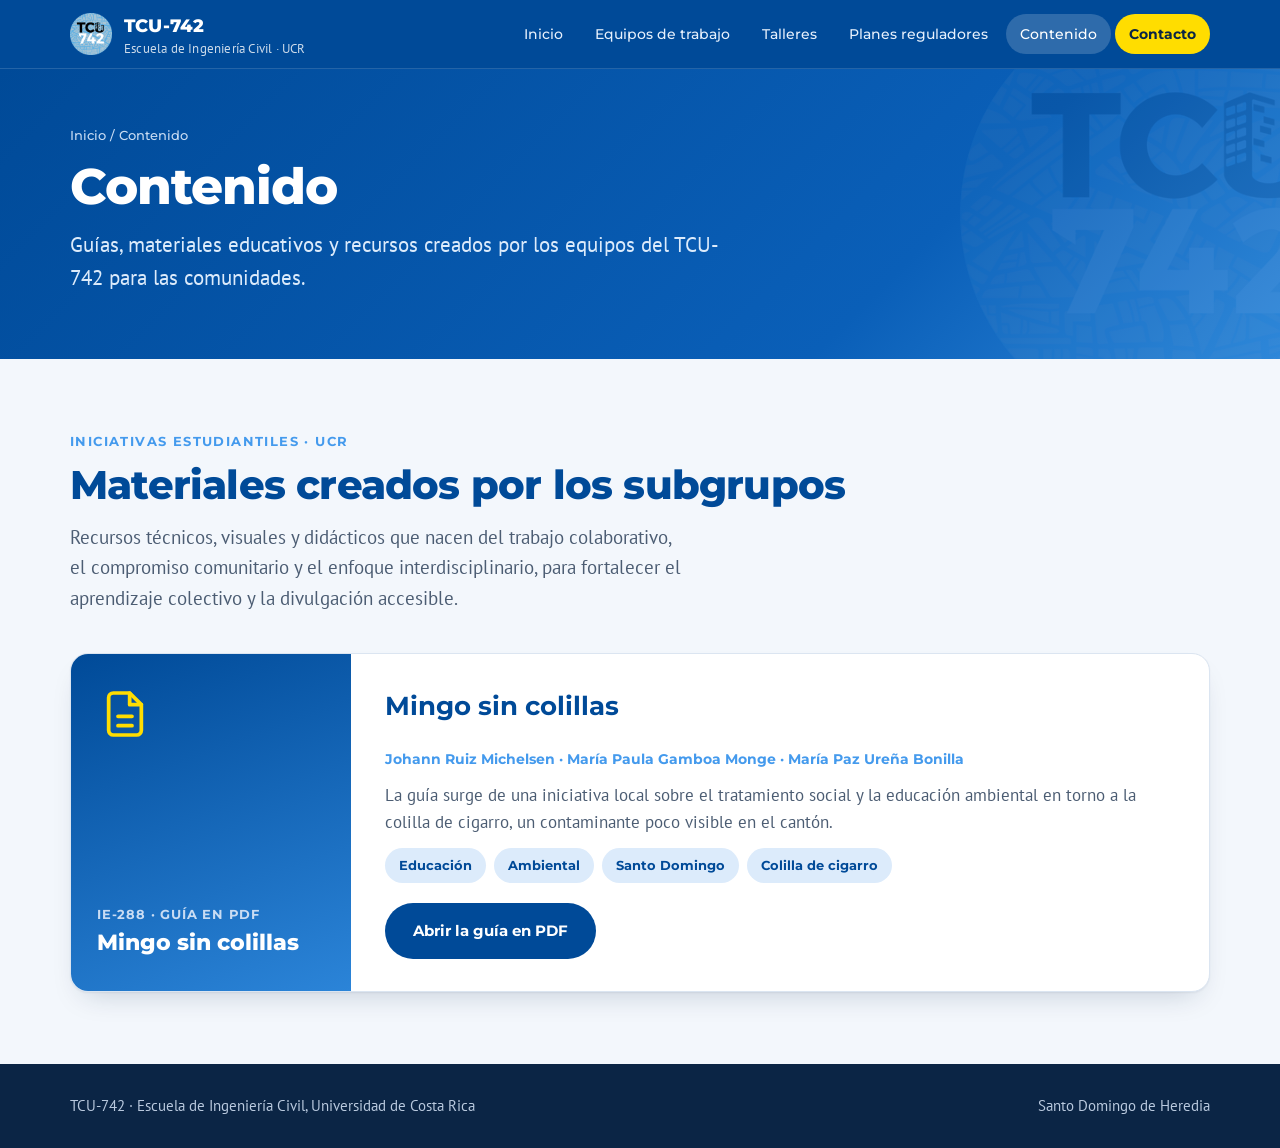
==== contenido.html @ a198d47a "Add files via upload" ====
<!DOCTYPE html>
<html lang="es">
<head>
<meta charset="utf-8">
<meta name="viewport" content="width=device-width, initial-scale=1">
<title>TCU-742 Contenido</title>
<meta name="description" content="Materiales educativos y guías creados por los subgrupos del TCU-742.">
<link rel="icon" type="image/png" href="img/favicon.png">
<link rel="preconnect" href="https://fonts.googleapis.com">
<link rel="preconnect" href="https://fonts.gstatic.com" crossorigin>
<link href="https://fonts.googleapis.com/css2?family=Montserrat:wght@500;700;800&family=PT+Sans:wght@400;700&display=swap" rel="stylesheet">
<link rel="stylesheet" href="css/sitio.css">
<link rel="stylesheet" href="css/paginas.css">
</head>
<body>

<header class="nav">
  <div class="wrap">
    <a href="index.html" class="brand">
      <img src="img/logo-tcu742.png" alt="Logo del TCU-742">
      <span>TCU-742<small>Escuela de Ingeniería Civil · UCR</small></span>
    </a>
    <button class="burger" aria-label="Abrir o cerrar el menú" aria-controls="menu" onclick="document.getElementById('menu').classList.toggle('abierto')">☰</button>
    <nav class="links" id="menu" aria-label="Principal">
      <a href="index.html">Inicio</a><a href="equipos.html">Equipos de trabajo</a><a href="talleres.html">Talleres</a><a href="planes-reguladores.html">Planes reguladores</a><a href="contenido.html" aria-current="page">Contenido</a>
      <a href="index.html#contacto" class="cta">Contacto</a>
    </nav>
  </div>
</header>

<main>
  <div class="phead">
    <div class="wrap">
      <div class="migas"><a href="index.html">Inicio</a> / Contenido</div>
      <h1>Contenido</h1>
      <p class="lead">Guías, materiales educativos y recursos creados por los equipos del TCU-742 para las comunidades.</p>
    </div>
  </div>
  <section class="interna">
    <div class="wrap">
      <div class="cabeza">
        <div class="ojo">Iniciativas estudiantiles · UCR</div>
        <h2>Materiales creados por los subgrupos</h2>
        <p class="sub">Recursos técnicos, visuales y didácticos que nacen del trabajo colaborativo, el compromiso comunitario y el enfoque interdisciplinario, para fortalecer el aprendizaje colectivo y la divulgación accesible.</p>
      </div>
      <article class="tarjeta recurso">
        <div class="portada">
          <svg viewBox="0 0 24 24" aria-hidden="true"><path d="M14 3H7a2 2 0 0 0-2 2v14a2 2 0 0 0 2 2h10a2 2 0 0 0 2-2V8z"/><path d="M14 3v5h5M9 13h6M9 17h6"/></svg>
          <div><b>IE-288 · Guía en PDF</b><span>Mingo sin colillas</span></div>
        </div>
        <div class="info2">
          <h3>Mingo sin colillas</h3>
          <div class="autores">Johann Ruiz Michelsen · María Paula Gamboa Monge · María Paz Ureña Bonilla</div>
          <p>La guía surge de una iniciativa local sobre el tratamiento social y la educación ambiental en torno a la colilla de cigarro, un contaminante poco visible en el cantón.</p>
          <div class="palabras"><span class="chip">Educación</span><span class="chip">Ambiental</span><span class="chip">Santo Domingo</span><span class="chip">Colilla de cigarro</span></div>
          <a class="btn azul" href="https://sites.google.com/view/tcu742/contenido">Abrir la guía en PDF</a>
        </div>
      </article>
    </div>
  </section>

</main>

<footer>
  <div class="wrap">
    <span>TCU-742 · Escuela de Ingeniería Civil, Universidad de Costa Rica</span>
    <span>Santo Domingo de Heredia</span>
  </div>
</footer>

<script>
  document.querySelectorAll('#menu a').forEach(function(a){a.addEventListener('click',function(){document.getElementById('menu').classList.remove('abierto')})});
</script>
</body>
</html>
---- css/sitio.css ----
/* Plan: paleta oficial del TCU (azul, celeste, amarillo, verde, gris).
     Diseño: portada azul con fotos reales, secciones claras con tarjetas, galería en mosaico. */
  :root{
    --azul:#004A98;
    --celeste:#449AED;
    --amarillo:#FFDD00;
    --verde:#80C41C;
    --gris:#A0A5A8;
    --tinta:#0b2545;
    --suave:#4c5d73;
    --fondo:#f3f7fc;
    --tarjeta:#ffffff;
    --linea:#dbe5f1;
    --display:"Montserrat",system-ui,-apple-system,"Segoe UI",sans-serif;
    --cuerpo:"PT Sans",system-ui,-apple-system,"Segoe UI",sans-serif;
    --radio:18px;
    --sombra:0 1px 2px rgba(11,37,69,.06),0 14px 30px -14px rgba(11,37,69,.22);
    color-scheme:light;
  }
  *{box-sizing:border-box;margin:0;padding:0}
  html{scroll-behavior:smooth;scroll-padding-top:84px}
  body{font-family:var(--cuerpo);font-size:18px;color:var(--tinta);background:var(--fondo);line-height:1.6;-webkit-font-smoothing:antialiased}
  img{max-width:100%;display:block}
  a{color:inherit;text-decoration:none}
  a:focus-visible,button:focus-visible{outline:3px solid var(--amarillo);outline-offset:3px;border-radius:6px}
  .wrap{width:min(1140px,100% - 32px);margin-inline:auto}
  h1,h2,h3{font-family:var(--display);text-wrap:balance}

  /* NAV */
  .nav{position:sticky;top:0;z-index:50;background:var(--azul);border-bottom:1px solid rgba(255,255,255,.14)}
  .nav .wrap{display:flex;align-items:center;justify-content:space-between;height:68px;gap:16px}
  .brand{display:flex;align-items:center;gap:12px;color:#fff;font-family:var(--display);font-weight:800;letter-spacing:.2px}
  .brand img{width:42px;height:42px}
  .brand small{display:block;font-family:var(--cuerpo);font-weight:400;font-size:12.5px;opacity:.8;letter-spacing:.2px;line-height:1.2}
  .links{display:flex;gap:4px;align-items:center}
  .links a{color:#e6f0fc;font-family:var(--display);font-weight:500;font-size:14px;padding:9px 14px;border-radius:999px}
  .links a:hover{background:rgba(255,255,255,.14);color:#fff}
  .links a.cta{background:var(--amarillo);color:var(--tinta);font-weight:700}
  .links a.cta:hover{background:#ffe84d}
  .burger{display:none;background:none;border:0;color:#fff;font-size:28px;cursor:pointer;line-height:1}

  /* PORTADA */
  .hero{background:linear-gradient(135deg,var(--azul) 0%,#0a5fb8 60%,#2b84d8 100%);color:#fff;padding:72px 0 96px;position:relative;overflow:hidden}
  .hero::before{content:"";position:absolute;inset:0;background:url("img/logo-tcu742.png") no-repeat right -160px bottom -200px/620px;opacity:.07;pointer-events:none}
  .hero .grid{display:grid;grid-template-columns:1.05fr .95fr;gap:56px;align-items:center;position:relative}
  .etiqueta{display:inline-block;font-family:var(--display);font-size:13px;font-weight:700;letter-spacing:.6px;text-transform:uppercase;background:rgba(255,255,255,.14);border:1px solid rgba(255,255,255,.28);padding:7px 14px;border-radius:999px}
  h1{font-size:clamp(34px,5.2vw,56px);line-height:1.08;margin:20px 0 18px;letter-spacing:-1px;font-weight:800}
  h1 span{color:var(--amarillo)}
  .lead{font-size:clamp(18px,1.8vw,21px);max-width:54ch;color:#dcebfb}
  .acciones{display:flex;flex-wrap:wrap;gap:12px;margin-top:30px}
  .btn{display:inline-flex;align-items:center;gap:8px;padding:14px 26px;border-radius:999px;font-family:var(--display);font-weight:700;font-size:15px;border:2px solid transparent;transition:transform .15s,background .15s}
  .btn:hover{transform:translateY(-2px)}
  .btn.amarillo{background:var(--amarillo);color:var(--tinta)}
  .btn.amarillo:hover{background:#ffe84d}
  .btn.borde{border-color:rgba(255,255,255,.55);color:#fff}
  .btn.borde:hover{background:rgba(255,255,255,.12)}
  .collage{position:relative;aspect-ratio:1/1;max-width:520px;margin-inline:auto;width:100%}
  .collage .f{position:absolute;border-radius:22px;object-fit:cover;box-shadow:0 22px 40px -16px rgba(0,0,0,.55);border:4px solid #fff}
  .collage .f1{width:66%;height:52%;top:0;left:0}
  .collage .f2{width:52%;height:46%;top:14%;right:0}
  .collage .f3{width:58%;height:44%;bottom:0;left:12%}
  .collage .sello{position:absolute;width:34%;right:2%;bottom:4%;filter:drop-shadow(0 12px 18px rgba(0,0,0,.4))}

  /* CIFRAS */
  .cifras{margin-top:-52px;position:relative;z-index:2}
  .cifras .wrap{display:grid;grid-template-columns:repeat(4,1fr);background:var(--tarjeta);border-radius:var(--radio);box-shadow:var(--sombra);overflow:hidden}
  .cifra{padding:26px 20px;text-align:center;border-right:1px solid var(--linea)}
  .cifra:last-child{border-right:0}
  .cifra b{display:block;font-family:var(--display);font-size:34px;font-weight:800;color:var(--azul);letter-spacing:-1px;font-variant-numeric:tabular-nums}
  .cifra span{font-size:15px;color:var(--suave)}

  /* SECCIONES */
  section{padding:88px 0}
  .ojo{font-family:var(--display);font-size:13px;font-weight:700;letter-spacing:1.4px;text-transform:uppercase;color:var(--celeste)}
  h2{font-size:clamp(28px,3.6vw,40px);line-height:1.15;letter-spacing:-.8px;margin:10px 0 14px;font-weight:800;color:var(--azul)}
  .sub{color:var(--suave);max-width:62ch;font-size:19px}
  .cabeza{margin-bottom:40px}

  .dos{display:grid;grid-template-columns:1fr 1fr;gap:56px;align-items:center}
  .dos p{color:var(--suave);margin-bottom:16px}
  .dos p strong{color:var(--tinta)}
  .fotogrande{border-radius:26px;overflow:hidden;box-shadow:var(--sombra);aspect-ratio:4/3;background:var(--linea)}
  .fotogrande img{width:100%;height:100%;object-fit:cover}
  .chips{display:flex;flex-wrap:wrap;gap:8px;margin-top:6px}
  .chip{font-family:var(--display);font-size:13px;font-weight:700;padding:7px 14px;border-radius:999px;background:#dcebfb;color:var(--azul)}


  /* VIDEO */
  .video{background:#e8f0fa}
  .videobox{position:relative;display:block;border-radius:26px;overflow:hidden;box-shadow:var(--sombra);aspect-ratio:16/9;background:var(--azul)}
  .videobox img{width:100%;height:100%;object-fit:cover;opacity:.85}
  .videobox::after{content:"";position:absolute;inset:0;background:linear-gradient(to top,rgba(0,40,90,.75),rgba(0,40,90,.1))}
  .videobox .play{position:absolute;z-index:1;left:50%;top:50%;width:88px;height:88px;margin:-44px 0 0 -44px;border-radius:50%;background:var(--amarillo);display:grid;place-items:center;box-shadow:0 14px 30px rgba(0,0,0,.35);transition:transform .15s}
  .videobox:hover .play{transform:scale(1.08)}
  .videobox .play svg{width:34px;height:34px;margin-left:5px;fill:var(--tinta)}
  .videobox .pie{position:absolute;z-index:1;left:24px;right:24px;bottom:20px;color:#fff;font-family:var(--display);font-weight:700;font-size:15px}

  /* OBJETIVOS */
  .objetivos{background:var(--azul);color:#fff}
  .objetivos h2{color:#fff}
  .objetivos .ojo{color:var(--amarillo)}
  .objetivos .sub{color:#c9dcf3}
  .rejilla{display:grid;gap:20px}
  .c4{grid-template-columns:repeat(4,1fr)}
  .c2{grid-template-columns:repeat(2,1fr)}
  .obj{border-top:4px solid var(--amarillo);padding:22px 4px 0}
  .obj b{font-family:var(--display);font-size:15px;color:var(--amarillo);font-variant-numeric:tabular-nums}
  .obj p{margin-top:8px;color:#e1ecf9;font-size:17px}

  /* PROYECTOS 2026 */
  .tarjeta{background:var(--tarjeta);border:1px solid var(--linea);border-radius:var(--radio);padding:28px;box-shadow:var(--sombra)}
  .tarjeta h3{font-size:21px;margin-bottom:8px;color:var(--azul)}
  .tarjeta p{color:var(--suave);font-size:17px}
  .estado{display:inline-block;font-family:var(--display);font-size:12px;font-weight:700;letter-spacing:.4px;padding:5px 12px;border-radius:999px;background:#fff4b8;color:#6b5a00;margin-bottom:14px}
  .donde{margin-top:14px;font-family:var(--display);font-size:14px;font-weight:700;color:var(--celeste)}
  .proy{border-left:6px solid var(--verde)}
  .proy:nth-child(2){border-left-color:var(--amarillo)}

  /* ÁREAS */
  .area{display:flex;flex-direction:column;gap:10px;padding:24px}
  .ico{width:52px;height:52px;border-radius:15px;display:grid;place-items:center;color:var(--tinta)}
  .ico svg{width:27px;height:27px;fill:none;stroke:currentColor;stroke-width:1.8;stroke-linecap:round;stroke-linejoin:round}
  .area h3{font-size:18px}
  .area p{font-size:16px}
  .k-azul{background:#cfe3fb}.k-morado{background:#d9cdef}.k-verde{background:#d4ecae}.k-crema{background:#f3e7cf}.k-gris{background:#e1e3e5}.k-terracota{background:#f0c6b0}.k-celeste{background:#bddcf9}.k-amarillo{background:#fff0a3}

  /* GALERÍA */
  .galeria{background:#e8f0fa}
  .mosaico{columns:3;column-gap:18px}
  .foto{break-inside:avoid;margin-bottom:18px;border-radius:16px;overflow:hidden;position:relative;background:var(--linea);box-shadow:var(--sombra)}
  .foto img{width:100%;height:auto}
  .foto figcaption{position:absolute;left:0;right:0;bottom:0;padding:34px 14px 12px;background:linear-gradient(to top,rgba(0,40,90,.85),transparent);color:#fff;font-family:var(--display);font-size:13px;font-weight:700}

  /* PROYECTOS ANTERIORES */
  .previo{display:flex;gap:16px;align-items:flex-start;padding:22px}
  .previo .num{flex:none;width:44px;height:44px;border-radius:12px;background:var(--azul);color:var(--amarillo);font-family:var(--display);font-weight:800;display:grid;place-items:center;font-variant-numeric:tabular-nums}
  .previo h3{font-size:18px;line-height:1.3;color:var(--azul)}
  .mas{margin-top:30px}
  .btn.azul{background:var(--azul);color:#fff}
  .btn.azul:hover{background:#0a5fb8}

  /* MAPA */
  .mapa{border-radius:26px;overflow:hidden;box-shadow:var(--sombra);background:var(--linea)}
  .mapa img{width:100%;height:auto}
  .distritos{display:flex;flex-wrap:wrap;gap:8px;margin:6px 0 20px}

  /* CONTACTO */
  .contacto{display:grid;grid-template-columns:1.05fr .95fr;gap:24px}
  .info{background:var(--azul);color:#fff;border-radius:26px;padding:40px}
  .info h2{color:#fff;margin-top:6px}
  .info .ojo{color:var(--amarillo)}
  .fila{display:flex;gap:14px;margin-top:20px;align-items:flex-start}
  .fila .pt{flex:none;width:40px;height:40px;border-radius:12px;background:rgba(255,255,255,.14);display:grid;place-items:center}
  .fila svg{width:20px;height:20px;fill:none;stroke:var(--amarillo);stroke-width:1.8;stroke-linecap:round;stroke-linejoin:round}
  .fila small{display:block;color:#b9d2ee;font-family:var(--display);font-size:11.5px;letter-spacing:.8px;text-transform:uppercase}
  .fila a{text-decoration:underline;text-underline-offset:3px}
  .redes{display:flex;gap:10px;flex-wrap:wrap;margin-top:28px}
  .redes a{padding:10px 18px;border-radius:999px;border:1.5px solid rgba(255,255,255,.5);font-family:var(--display);font-size:14px;font-weight:700}
  .redes a:hover{background:#fff;color:var(--azul)}
  .ubicacion{background:var(--tarjeta);border:1px solid var(--linea);border-radius:26px;padding:40px;display:flex;flex-direction:column;justify-content:center;gap:14px;box-shadow:var(--sombra)}
  .ubicacion img{width:120px;height:120px}
  .ubicacion h3{font-size:22px;color:var(--azul)}
  .ubicacion p{color:var(--suave)}

  footer{background:var(--tinta);color:#b9c9de;padding:30px 0;font-size:15px}
  footer .wrap{display:flex;justify-content:space-between;flex-wrap:wrap;gap:8px}

  @media(max-width:900px){
    body{font-size:17px}
    .hero{padding:48px 0 84px}
    .hero .grid,.dos,.contacto{grid-template-columns:1fr}
    .collage{max-width:420px}
    .c4{grid-template-columns:repeat(2,1fr)}
    .cifras .wrap{grid-template-columns:repeat(2,1fr)}
    .cifra:nth-child(2){border-right:0}
    .cifra:nth-child(-n+2){border-bottom:1px solid var(--linea)}
    .mosaico{columns:2}
    section{padding:64px 0}
    .links{display:none;position:absolute;top:68px;left:0;right:0;flex-direction:column;align-items:stretch;background:var(--azul);padding:12px 16px 18px}
    .links.abierto{display:flex}
    .burger{display:block}
    .info,.ubicacion{padding:30px 24px}
  }
  @media(max-width:560px){
    .c4,.c2{grid-template-columns:1fr}
    .mosaico{columns:1}
  }
  @media(prefers-reduced-motion:reduce){
    html{scroll-behavior:auto}
    .btn{transition:none}
  }
---- css/paginas.css ----
/* Estilos de las páginas internas (equipos, talleres, planes reguladores, contenido).
   Usa las variables definidas en sitio.css. */

.links a[aria-current="page"]{background:rgba(255,255,255,.18);color:#fff}

/* ENCABEZADO DE PÁGINA */
.phead{position:relative;overflow:hidden;color:#fff;background:linear-gradient(135deg,var(--azul) 0%,#0a5fb8 70%,#2b84d8 100%);padding:56px 0 64px}
.phead::before{content:"";position:absolute;inset:0;background:url("../img/logo-tcu742.png") no-repeat right -120px center/440px;opacity:.08;pointer-events:none}
.phead .wrap{position:relative}
.migas{font-family:var(--display);font-size:13px;font-weight:500;color:#c9dcf3;margin-bottom:14px}
.migas a:hover{color:#fff;text-decoration:underline}
.phead h1{font-size:clamp(32px,4.6vw,50px);margin:0 0 14px}
.phead .lead{max-width:60ch}

section.interna{padding:72px 0}
section.interna.alt{background:#e8f0fa}

/* ETIQUETAS DE SUBGRUPO (colores de la paleta por subgrupo del TCU) */
.sg{display:inline-block;font-family:var(--display);font-size:12px;font-weight:700;letter-spacing:.3px;padding:5px 12px;border-radius:999px;color:var(--tinta)}
.sg.lugar{background:#fff;border:1px solid var(--linea);color:var(--suave)}

/* EQUIPOS */
.eq{padding:0;overflow:hidden;display:flex;flex-direction:column}
.eq .media{height:190px;position:relative;display:grid;place-items:center;overflow:hidden}
.eq .media img{position:absolute;inset:0;width:100%;height:100%;object-fit:cover}
.eq .media svg{width:76px;height:76px;fill:none;stroke:currentColor;stroke-width:1.5;stroke-linecap:round;stroke-linejoin:round;color:var(--tinta);opacity:.55}
.eq .cuerpo{padding:26px 28px 30px;display:flex;flex-direction:column;gap:10px}
.eq h3{font-size:22px}
.eq .cuerpo p{font-size:17px}
.eq .tags{display:flex;gap:8px;flex-wrap:wrap}

/* TALLERES */
.tira{display:grid;grid-template-columns:repeat(4,1fr);gap:14px;margin-bottom:56px}
.tira img{width:100%;aspect-ratio:4/3;object-fit:cover;border-radius:16px;box-shadow:var(--sombra)}
.anio{display:flex;align-items:center;gap:16px;margin:56px 0 22px}
.anio:first-of-type{margin-top:0}
.anio h2{margin:0;font-size:clamp(26px,3vw,34px)}
.anio::after{content:"";flex:1;height:2px;background:var(--linea)}
.lista{display:grid;gap:18px}
.evento{display:grid;grid-template-columns:130px 1fr;gap:22px;align-items:start}
.fecha{font-family:var(--display);color:var(--azul);padding-top:26px;text-align:right;line-height:1.2}
.fecha b{display:block;font-size:30px;font-weight:800;letter-spacing:-1px;font-variant-numeric:tabular-nums}
.fecha span{font-size:13px;font-weight:700;text-transform:uppercase;letter-spacing:.8px;color:var(--celeste)}
.evento .tarjeta{padding:26px 28px}
.evento h3{font-size:20px;margin-bottom:10px}
.evento .tags{display:flex;gap:8px;flex-wrap:wrap;margin-bottom:12px}

/* PLANES REGULADORES */
.destacado{display:grid;grid-template-columns:1.1fr .9fr;gap:48px;align-items:center}
.destacado p{color:var(--suave);margin-bottom:14px}
.cita{background:var(--azul);color:#fff;border-radius:26px;padding:36px;box-shadow:var(--sombra)}
.cita b{display:block;font-family:var(--display);font-size:20px;line-height:1.35;margin-bottom:10px;color:var(--amarillo)}
.cita p{color:#dcebfb;margin:0;font-size:17px}
.reglas{grid-template-columns:repeat(3,1fr)}
.regla{padding:26px;display:flex;flex-direction:column;gap:10px}
.regla .n{width:44px;height:44px;border-radius:12px;background:var(--azul);color:var(--amarillo);font-family:var(--display);font-weight:800;display:grid;place-items:center;font-variant-numeric:tabular-nums}
.regla h3{font-size:18px;line-height:1.3}
.regla p{font-size:16px}
.fuente{margin-top:auto;font-family:var(--display);font-size:12px;font-weight:700;letter-spacing:.3px;color:var(--celeste)}
.capas{display:grid;gap:12px}
.capa{border-radius:18px;padding:22px 26px}
.capa b{display:block;font-family:var(--display);font-size:17px;margin-bottom:4px}
.capa p{margin:0;font-size:16px}
.capa.nac{background:var(--azul);color:#fff}
.capa.nac p{color:#dcebfb}
.capa.loc{background:var(--amarillo);color:var(--tinta);margin-inline:28px}
.capa.loc p{color:#3b3500}
.flecha{text-align:center;font-family:var(--display);font-weight:700;font-size:14px;color:var(--suave)}
.estado-sd{background:var(--tarjeta);border:1px solid var(--linea);border-left:8px solid var(--verde);border-radius:var(--radio);padding:34px;box-shadow:var(--sombra);display:grid;grid-template-columns:auto 1fr;gap:26px;align-items:center}
.estado-sd .grande{font-family:var(--display);font-weight:800;font-size:clamp(40px,6vw,64px);color:var(--azul);letter-spacing:-2px;line-height:1}
.estado-sd p{color:var(--suave);font-size:18px}
.estado-sd p strong{color:var(--tinta)}
.puntos{display:grid;gap:12px;list-style:none}
.puntos li{display:flex;gap:12px;align-items:flex-start;color:var(--suave)}
.puntos li::before{content:"";flex:none;width:10px;height:10px;border-radius:50%;background:var(--verde);margin-top:10px}

/* CONTENIDO */
.recurso{display:grid;grid-template-columns:280px 1fr;padding:0;overflow:hidden}
.recurso .portada{background:linear-gradient(160deg,var(--azul),#2b84d8);color:#fff;padding:32px 26px;display:flex;flex-direction:column;justify-content:space-between;gap:24px;min-height:280px}
.recurso .portada svg{width:56px;height:56px;fill:none;stroke:var(--amarillo);stroke-width:1.6;stroke-linecap:round;stroke-linejoin:round}
.recurso .portada b{font-family:var(--display);font-size:13px;letter-spacing:.8px;text-transform:uppercase;color:#c9dcf3;display:block;margin-bottom:6px}
.recurso .portada span{font-family:var(--display);font-weight:800;font-size:22px;line-height:1.2}
.recurso .info2{padding:32px 34px;display:flex;flex-direction:column;gap:12px}
.recurso h3{font-size:26px}
.recurso .autores{font-family:var(--display);font-size:14px;font-weight:700;color:var(--celeste)}
.recurso .palabras{display:flex;gap:8px;flex-wrap:wrap}
.recurso .btn{align-self:flex-start;margin-top:8px}

@media(max-width:900px){
  section.interna{padding:52px 0}
  .tira{grid-template-columns:repeat(2,1fr)}
  .destacado,.estado-sd,.recurso{grid-template-columns:1fr}
  .reglas{grid-template-columns:repeat(2,1fr)}
  .evento{grid-template-columns:1fr;gap:6px}
  .fecha{text-align:left;padding-top:0;display:flex;gap:10px;align-items:baseline}
  .fecha b{font-size:22px}
  .capa.loc{margin-inline:0}
  .recurso .portada{min-height:0}
}
@media(max-width:560px){
  .reglas{grid-template-columns:1fr}
  .tira{grid-template-columns:1fr 1fr}
}
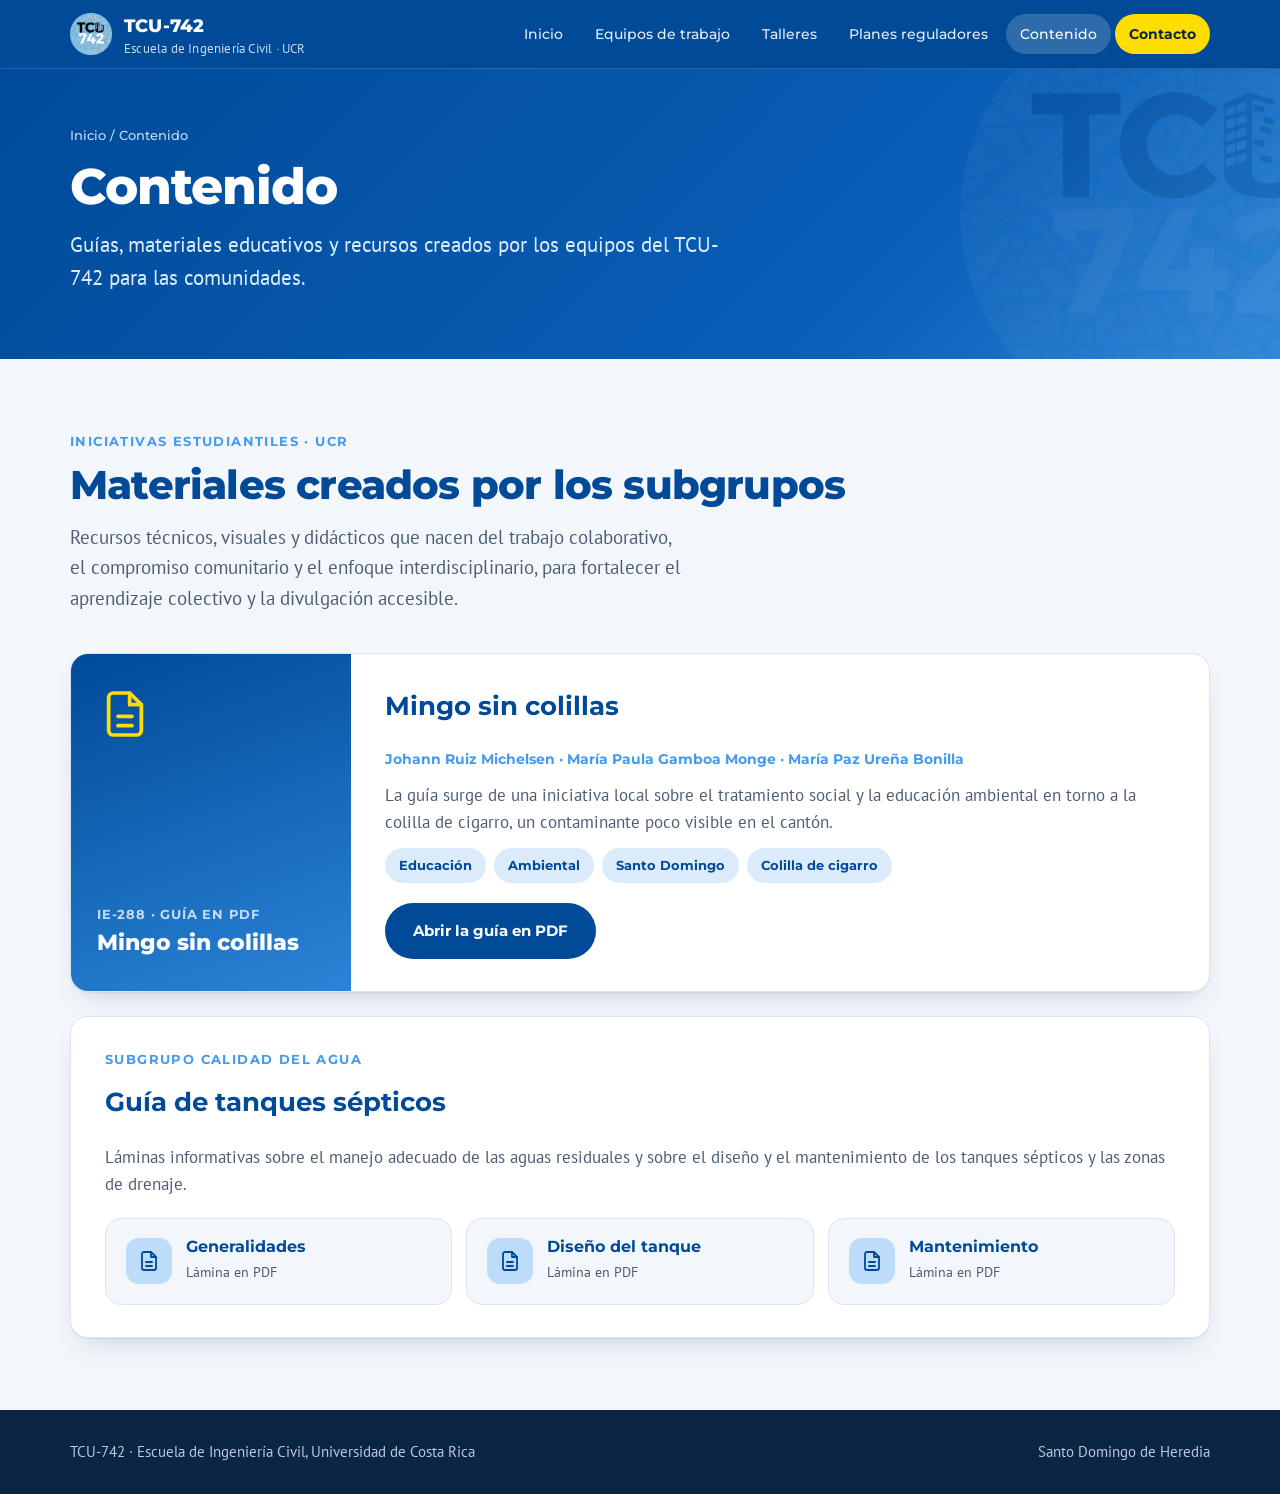
==== commit 05e344fa: "Add files via upload" ====
--- a/contenido.html
+++ b/contenido.html
@@ -53,8 +53,14 @@
           <div class="autores">Johann Ruiz Michelsen · María Paula Gamboa Monge · María Paz Ureña Bonilla</div>
           <p>La guía surge de una iniciativa local sobre el tratamiento social y la educación ambiental en torno a la colilla de cigarro, un contaminante poco visible en el cantón.</p>
           <div class="palabras"><span class="chip">Educación</span><span class="chip">Ambiental</span><span class="chip">Santo Domingo</span><span class="chip">Colilla de cigarro</span></div>
-          <a class="btn azul" href="https://sites.google.com/view/tcu742/contenido">Abrir la guía en PDF</a>
+          <a class="btn azul" href="https://drive.google.com/file/d/1fiqv4dCfoDP2oqWm71J7xxwhYxHGW86d/view">Abrir la guía en PDF</a>
         </div>
+      </article>
+      <article class="tarjeta guia">
+        <div class="ojo">Subgrupo Calidad del agua</div>
+        <h3>Guía de tanques sépticos</h3>
+        <p>Láminas informativas sobre el manejo adecuado de las aguas residuales y sobre el diseño y el mantenimiento de los tanques sépticos y las zonas de drenaje.</p>
+        <div class="pdfs"><a class="pdf" href="https://drive.google.com/file/d/1VyJF5SktTcyo7uHn-2fkYGNxwjhW3hXe/view" target="_blank" rel="noopener"><span class="pi"><svg viewBox="0 0 24 24" aria-hidden="true"><path d="M14 3H7a2 2 0 0 0-2 2v14a2 2 0 0 0 2 2h10a2 2 0 0 0 2-2V8z"/><path d="M14 3v5h5M9 13h6M9 17h6"/></svg></span><span><b>Generalidades</b><small>Lámina en PDF</small></span></a><a class="pdf" href="https://drive.google.com/file/d/1A80iEeqSaV3ZuJ9GYYXEF8L9-2Hk8yTR/view" target="_blank" rel="noopener"><span class="pi"><svg viewBox="0 0 24 24" aria-hidden="true"><path d="M14 3H7a2 2 0 0 0-2 2v14a2 2 0 0 0 2 2h10a2 2 0 0 0 2-2V8z"/><path d="M14 3v5h5M9 13h6M9 17h6"/></svg></span><span><b>Diseño del tanque</b><small>Lámina en PDF</small></span></a><a class="pdf" href="https://drive.google.com/file/d/1JHsnSxY5XOZHUvWgS9bOMZhna39cqWhk/view" target="_blank" rel="noopener"><span class="pi"><svg viewBox="0 0 24 24" aria-hidden="true"><path d="M14 3H7a2 2 0 0 0-2 2v14a2 2 0 0 0 2 2h10a2 2 0 0 0 2-2V8z"/><path d="M14 3v5h5M9 13h6M9 17h6"/></svg></span><span><b>Mantenimiento</b><small>Lámina en PDF</small></span></a></div>
       </article>
     </div>
   </section>
--- a/css/sitio.css
+++ b/css/sitio.css
@@ -87,13 +87,8 @@
 
   /* VIDEO */
   .video{background:#e8f0fa}
-  .videobox{position:relative;display:block;border-radius:26px;overflow:hidden;box-shadow:var(--sombra);aspect-ratio:16/9;background:var(--azul)}
-  .videobox img{width:100%;height:100%;object-fit:cover;opacity:.85}
-  .videobox::after{content:"";position:absolute;inset:0;background:linear-gradient(to top,rgba(0,40,90,.75),rgba(0,40,90,.1))}
-  .videobox .play{position:absolute;z-index:1;left:50%;top:50%;width:88px;height:88px;margin:-44px 0 0 -44px;border-radius:50%;background:var(--amarillo);display:grid;place-items:center;box-shadow:0 14px 30px rgba(0,0,0,.35);transition:transform .15s}
-  .videobox:hover .play{transform:scale(1.08)}
-  .videobox .play svg{width:34px;height:34px;margin-left:5px;fill:var(--tinta)}
-  .videobox .pie{position:absolute;z-index:1;left:24px;right:24px;bottom:20px;color:#fff;font-family:var(--display);font-weight:700;font-size:15px}
+  .videoembed{position:relative;border-radius:26px;overflow:hidden;box-shadow:var(--sombra);aspect-ratio:16/9;background:#0b2545}
+  .videoembed iframe{position:absolute;inset:0;width:100%;height:100%;border:0}
 
   /* OBJETIVOS */
   .objetivos{background:var(--azul);color:#fff}
--- a/css/paginas.css
+++ b/css/paginas.css
@@ -21,7 +21,7 @@
 
 /* EQUIPOS */
 .eq{padding:0;overflow:hidden;display:flex;flex-direction:column}
-.eq .media{height:190px;position:relative;display:grid;place-items:center;overflow:hidden}
+.eq .media{height:230px;position:relative;display:grid;place-items:center;overflow:hidden}
 .eq .media img{position:absolute;inset:0;width:100%;height:100%;object-fit:cover}
 .eq .media svg{width:76px;height:76px;fill:none;stroke:currentColor;stroke-width:1.5;stroke-linecap:round;stroke-linejoin:round;color:var(--tinta);opacity:.55}
 .eq .cuerpo{padding:26px 28px 30px;display:flex;flex-direction:column;gap:10px}
@@ -101,3 +101,19 @@
   .reglas{grid-template-columns:1fr}
   .tira{grid-template-columns:1fr 1fr}
 }
+
+/* GUÍA DE TANQUES SÉPTICOS */
+.guia{margin-top:24px;padding:32px 34px;display:flex;flex-direction:column;gap:12px}
+.guia h3{font-size:26px}
+.pdfs{display:grid;grid-template-columns:repeat(3,1fr);gap:14px;margin-top:8px}
+.pdf{display:flex;align-items:center;gap:14px;padding:18px 20px;border:1px solid var(--linea);border-radius:16px;background:var(--fondo);transition:transform .15s,border-color .15s}
+.pdf:hover{transform:translateY(-2px);border-color:var(--celeste)}
+.pdf .pi{flex:none;width:46px;height:46px;border-radius:13px;background:#bddcf9;display:grid;place-items:center;color:var(--azul)}
+.pdf .pi svg{width:24px;height:24px;fill:none;stroke:currentColor;stroke-width:1.8;stroke-linecap:round;stroke-linejoin:round}
+.pdf b{display:block;font-family:var(--display);font-size:16px;color:var(--azul);line-height:1.25}
+.pdf small{font-size:13.5px;color:var(--suave)}
+@media(max-width:900px){.pdfs{grid-template-columns:1fr}}
+
+/* encuadre de fotos donde el sujeto no está al centro */
+.eq .media img[src$="arborizacion.jpg"]{object-position:center 66%}
+.eq .media img[src$="zonas-inseguras.jpg"]{object-position:center 58%}
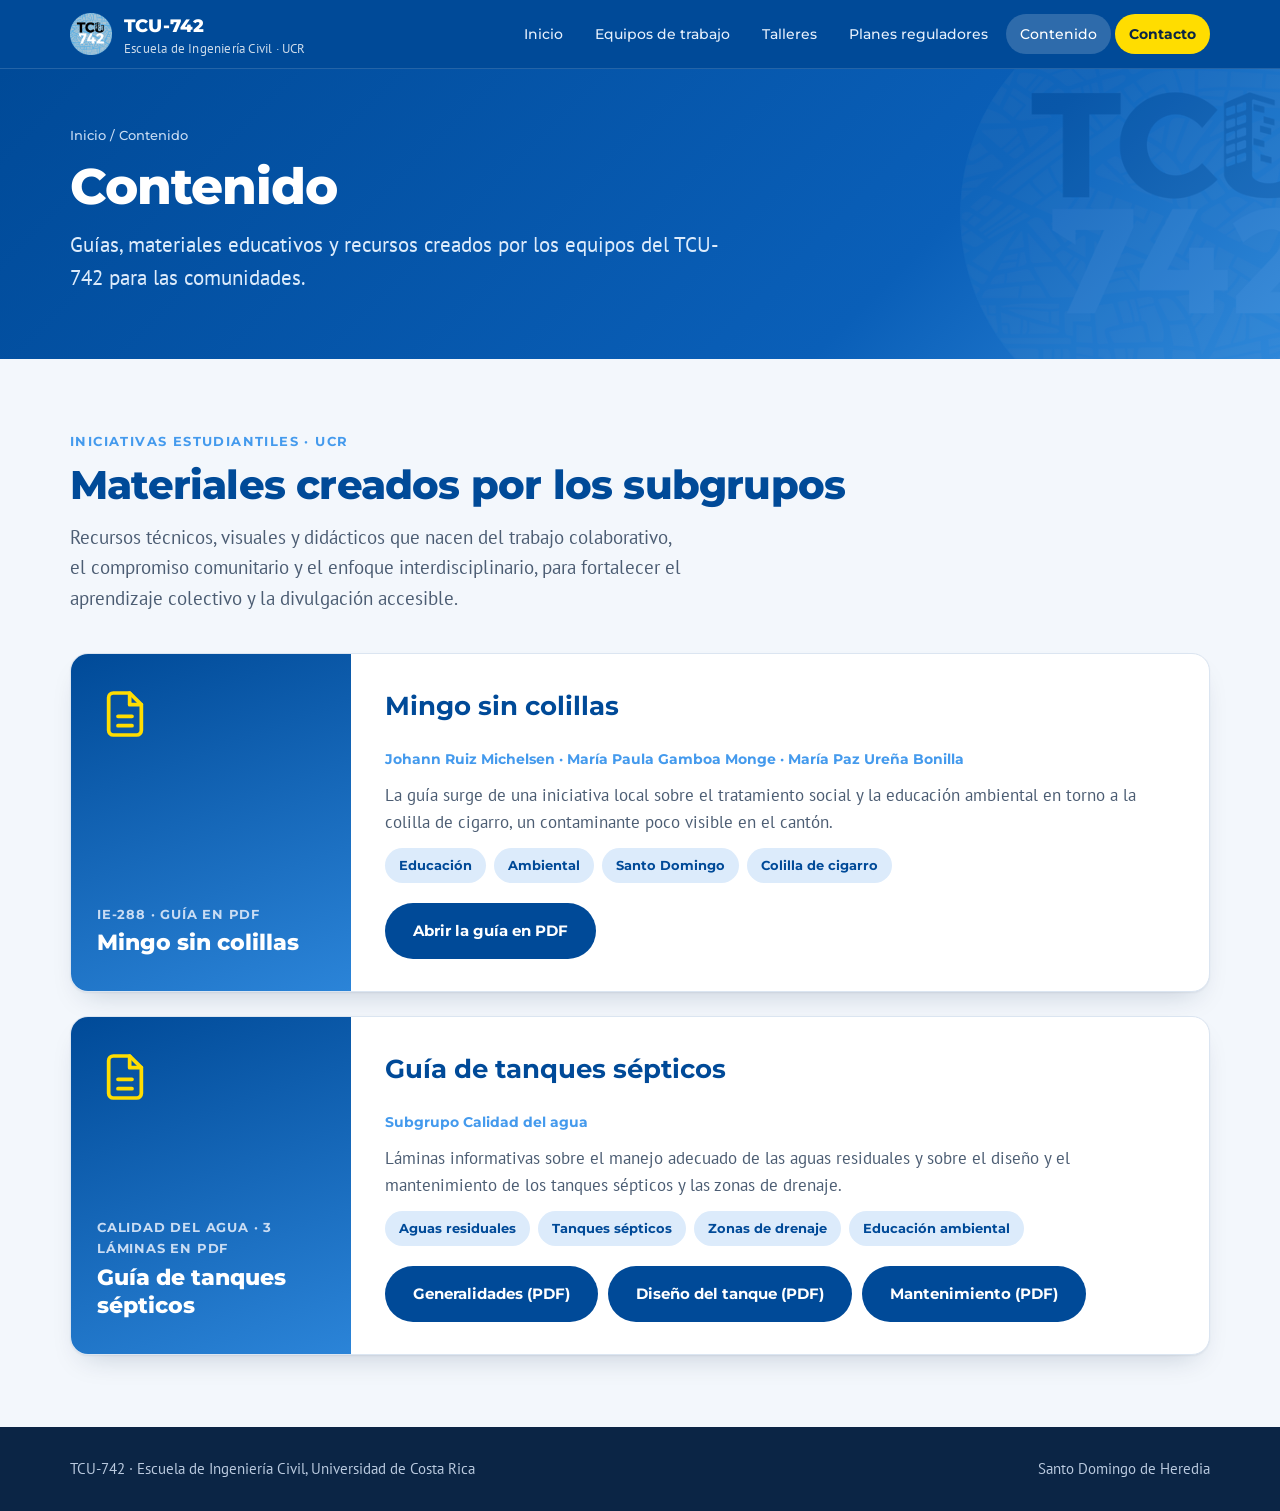
==== commit 08a4e2ab: "Add files via upload" ====
--- a/contenido.html
+++ b/contenido.html
@@ -9,8 +9,310 @@
 <link rel="preconnect" href="https://fonts.googleapis.com">
 <link rel="preconnect" href="https://fonts.gstatic.com" crossorigin>
 <link href="https://fonts.googleapis.com/css2?family=Montserrat:wght@500;700;800&family=PT+Sans:wght@400;700&display=swap" rel="stylesheet">
-<link rel="stylesheet" href="css/sitio.css">
-<link rel="stylesheet" href="css/paginas.css">
+<style>
+  /* Plan: paleta oficial del TCU (azul, celeste, amarillo, verde, gris).
+     Diseño: portada azul con fotos reales, secciones claras con tarjetas, galería en mosaico. */
+  :root{
+    --azul:#004A98;
+    --celeste:#449AED;
+    --amarillo:#FFDD00;
+    --verde:#80C41C;
+    --gris:#A0A5A8;
+    --tinta:#0b2545;
+    --suave:#4c5d73;
+    --fondo:#f3f7fc;
+    --tarjeta:#ffffff;
+    --linea:#dbe5f1;
+    --display:"Montserrat",system-ui,-apple-system,"Segoe UI",sans-serif;
+    --cuerpo:"PT Sans",system-ui,-apple-system,"Segoe UI",sans-serif;
+    --radio:18px;
+    --sombra:0 1px 2px rgba(11,37,69,.06),0 14px 30px -14px rgba(11,37,69,.22);
+    color-scheme:light;
+  }
+  *{box-sizing:border-box;margin:0;padding:0}
+  html{scroll-behavior:smooth;scroll-padding-top:84px}
+  body{font-family:var(--cuerpo);font-size:18px;color:var(--tinta);background:var(--fondo);line-height:1.6;-webkit-font-smoothing:antialiased}
+  img{max-width:100%;display:block}
+  a{color:inherit;text-decoration:none}
+  a:focus-visible,button:focus-visible{outline:3px solid var(--amarillo);outline-offset:3px;border-radius:6px}
+  .wrap{width:min(1140px,100% - 32px);margin-inline:auto}
+  h1,h2,h3{font-family:var(--display);text-wrap:balance}
+
+  /* NAV */
+  .nav{position:sticky;top:0;z-index:50;background:var(--azul);border-bottom:1px solid rgba(255,255,255,.14)}
+  .nav .wrap{display:flex;align-items:center;justify-content:space-between;height:68px;gap:16px}
+  .brand{display:flex;align-items:center;gap:12px;color:#fff;font-family:var(--display);font-weight:800;letter-spacing:.2px}
+  .brand img{width:42px;height:42px}
+  .brand small{display:block;font-family:var(--cuerpo);font-weight:400;font-size:12.5px;opacity:.8;letter-spacing:.2px;line-height:1.2}
+  .links{display:flex;gap:4px;align-items:center}
+  .links a{color:#e6f0fc;font-family:var(--display);font-weight:500;font-size:14px;padding:9px 14px;border-radius:999px}
+  .links a:hover{background:rgba(255,255,255,.14);color:#fff}
+  .links a.cta{background:var(--amarillo);color:var(--tinta);font-weight:700}
+  .links a.cta:hover{background:#ffe84d}
+  .burger{display:none;background:none;border:0;color:#fff;font-size:28px;cursor:pointer;line-height:1}
+
+  /* PORTADA */
+  .hero{background:linear-gradient(135deg,var(--azul) 0%,#0a5fb8 60%,#2b84d8 100%);color:#fff;padding:72px 0 96px;position:relative;overflow:hidden}
+  .hero::before{content:"";position:absolute;inset:0;background:url("img/logo-tcu742.png") no-repeat right -160px bottom -200px/620px;opacity:.07;pointer-events:none}
+  .hero .grid{display:grid;grid-template-columns:1.05fr .95fr;gap:56px;align-items:center;position:relative}
+  .etiqueta{display:inline-block;font-family:var(--display);font-size:13px;font-weight:700;letter-spacing:.6px;text-transform:uppercase;background:rgba(255,255,255,.14);border:1px solid rgba(255,255,255,.28);padding:7px 14px;border-radius:999px}
+  h1{font-size:clamp(34px,5.2vw,56px);line-height:1.08;margin:20px 0 18px;letter-spacing:-1px;font-weight:800}
+  h1 span{color:var(--amarillo)}
+  .lead{font-size:clamp(18px,1.8vw,21px);max-width:54ch;color:#dcebfb}
+  .acciones{display:flex;flex-wrap:wrap;gap:12px;margin-top:30px}
+  .btn{display:inline-flex;align-items:center;gap:8px;padding:14px 26px;border-radius:999px;font-family:var(--display);font-weight:700;font-size:15px;border:2px solid transparent;transition:transform .15s,background .15s}
+  .btn:hover{transform:translateY(-2px)}
+  .btn.amarillo{background:var(--amarillo);color:var(--tinta)}
+  .btn.amarillo:hover{background:#ffe84d}
+  .btn.borde{border-color:rgba(255,255,255,.55);color:#fff}
+  .btn.borde:hover{background:rgba(255,255,255,.12)}
+  .collage{position:relative;aspect-ratio:1/1;max-width:520px;margin-inline:auto;width:100%}
+  .collage .f{position:absolute;border-radius:22px;object-fit:cover;box-shadow:0 22px 40px -16px rgba(0,0,0,.55);border:4px solid #fff}
+  .collage .f1{width:66%;height:52%;top:0;left:0}
+  .collage .f2{width:52%;height:46%;top:14%;right:0}
+  .collage .f3{width:58%;height:44%;bottom:0;left:12%}
+  .collage .sello{position:absolute;width:34%;right:2%;bottom:4%;filter:drop-shadow(0 12px 18px rgba(0,0,0,.4))}
+
+  /* CIFRAS */
+  .cifras{margin-top:-52px;position:relative;z-index:2}
+  .cifras .wrap{display:grid;grid-template-columns:repeat(4,1fr);background:var(--tarjeta);border-radius:var(--radio);box-shadow:var(--sombra);overflow:hidden}
+  .cifra{padding:26px 20px;text-align:center;border-right:1px solid var(--linea)}
+  .cifra:last-child{border-right:0}
+  .cifra b{display:block;font-family:var(--display);font-size:34px;font-weight:800;color:var(--azul);letter-spacing:-1px;font-variant-numeric:tabular-nums}
+  .cifra span{font-size:15px;color:var(--suave)}
+
+  /* SECCIONES */
+  section{padding:88px 0}
+  .ojo{font-family:var(--display);font-size:13px;font-weight:700;letter-spacing:1.4px;text-transform:uppercase;color:var(--celeste)}
+  h2{font-size:clamp(28px,3.6vw,40px);line-height:1.15;letter-spacing:-.8px;margin:10px 0 14px;font-weight:800;color:var(--azul)}
+  .sub{color:var(--suave);max-width:62ch;font-size:19px}
+  .cabeza{margin-bottom:40px}
+
+  .dos{display:grid;grid-template-columns:1fr 1fr;gap:56px;align-items:center}
+  .dos p{color:var(--suave);margin-bottom:16px}
+  .dos p strong{color:var(--tinta)}
+  .fotogrande{border-radius:26px;overflow:hidden;box-shadow:var(--sombra);aspect-ratio:4/3;background:var(--linea)}
+  .fotogrande img{width:100%;height:100%;object-fit:cover}
+  .chips{display:flex;flex-wrap:wrap;gap:8px;margin-top:6px}
+  .chip{font-family:var(--display);font-size:13px;font-weight:700;padding:7px 14px;border-radius:999px;background:#dcebfb;color:var(--azul)}
+
+
+  /* VIDEO */
+  .video{background:#e8f0fa}
+  .video .cabeza{text-align:center}
+  .video .sub{margin-inline:auto}
+  .videoembed{position:relative;width:100%;max-width:1040px;margin-inline:auto;border-radius:26px;overflow:hidden;box-shadow:var(--sombra);aspect-ratio:16/9;background:#0b2545}
+  .videoembed iframe{position:absolute;inset:0;width:100%;height:100%;border:0}
+
+  /* OBJETIVOS */
+  .objetivos{background:var(--azul);color:#fff}
+  .objetivos h2{color:#fff}
+  .objetivos .ojo{color:var(--amarillo)}
+  .objetivos .sub{color:#c9dcf3}
+  .rejilla{display:grid;gap:20px}
+  .c4{grid-template-columns:repeat(4,1fr)}
+  .c2{grid-template-columns:repeat(2,1fr)}
+  .obj{border-top:4px solid var(--amarillo);padding:22px 4px 0}
+  .obj b{font-family:var(--display);font-size:15px;color:var(--amarillo);font-variant-numeric:tabular-nums}
+  .obj p{margin-top:8px;color:#e1ecf9;font-size:17px}
+
+  /* PROYECTOS 2026 */
+  .tarjeta{background:var(--tarjeta);border:1px solid var(--linea);border-radius:var(--radio);padding:28px;box-shadow:var(--sombra)}
+  .tarjeta h3{font-size:21px;margin-bottom:8px;color:var(--azul)}
+  .tarjeta p{color:var(--suave);font-size:17px}
+  .estado{display:inline-block;font-family:var(--display);font-size:12px;font-weight:700;letter-spacing:.4px;padding:5px 12px;border-radius:999px;background:#fff4b8;color:#6b5a00;margin-bottom:14px}
+  .donde{margin-top:14px;font-family:var(--display);font-size:14px;font-weight:700;color:var(--celeste)}
+  .proy{border-left:6px solid var(--verde)}
+  .proy:nth-child(2){border-left-color:var(--amarillo)}
+
+  /* ÁREAS */
+  .area{display:flex;flex-direction:column;gap:10px;padding:24px}
+  .ico{width:52px;height:52px;border-radius:15px;display:grid;place-items:center;color:var(--tinta)}
+  .ico svg{width:27px;height:27px;fill:none;stroke:currentColor;stroke-width:1.8;stroke-linecap:round;stroke-linejoin:round}
+  .area h3{font-size:18px}
+  .area p{font-size:16px}
+  .k-azul{background:#cfe3fb}.k-morado{background:#d9cdef}.k-verde{background:#d4ecae}.k-crema{background:#f3e7cf}.k-gris{background:#e1e3e5}.k-terracota{background:#f0c6b0}.k-celeste{background:#bddcf9}.k-amarillo{background:#fff0a3}
+
+  /* GALERÍA */
+  .galeria{background:#e8f0fa}
+  .mosaico{columns:3;column-gap:18px}
+  .foto{break-inside:avoid;margin-bottom:18px;border-radius:16px;overflow:hidden;position:relative;background:var(--linea);box-shadow:var(--sombra)}
+  .foto img{width:100%;height:auto}
+  .foto figcaption{position:absolute;left:0;right:0;bottom:0;padding:34px 14px 12px;background:linear-gradient(to top,rgba(0,40,90,.85),transparent);color:#fff;font-family:var(--display);font-size:13px;font-weight:700}
+
+  /* PROYECTOS ANTERIORES */
+  .previo{display:flex;gap:16px;align-items:flex-start;padding:22px}
+  .previo .num{flex:none;width:44px;height:44px;border-radius:12px;background:var(--azul);color:var(--amarillo);font-family:var(--display);font-weight:800;display:grid;place-items:center;font-variant-numeric:tabular-nums}
+  .previo h3{font-size:18px;line-height:1.3;color:var(--azul)}
+  .mas{margin-top:30px}
+  .btn.azul{background:var(--azul);color:#fff}
+  .btn.azul:hover{background:#0a5fb8}
+
+  /* MAPA */
+  .mapa{border-radius:26px;overflow:hidden;box-shadow:var(--sombra);background:var(--linea)}
+  .mapa img{width:100%;height:auto}
+  .distritos{display:flex;flex-wrap:wrap;gap:8px;margin:6px 0 20px}
+
+  /* CONTACTO */
+  .contacto{display:grid;grid-template-columns:1.05fr .95fr;gap:24px}
+  .info{background:var(--azul);color:#fff;border-radius:26px;padding:40px}
+  .info h2{color:#fff;margin-top:6px}
+  .info .ojo{color:var(--amarillo)}
+  .fila{display:flex;gap:14px;margin-top:20px;align-items:flex-start}
+  .fila .pt{flex:none;width:40px;height:40px;border-radius:12px;background:rgba(255,255,255,.14);display:grid;place-items:center}
+  .fila svg{width:20px;height:20px;fill:none;stroke:var(--amarillo);stroke-width:1.8;stroke-linecap:round;stroke-linejoin:round}
+  .fila small{display:block;color:#b9d2ee;font-family:var(--display);font-size:11.5px;letter-spacing:.8px;text-transform:uppercase}
+  .fila a{text-decoration:underline;text-underline-offset:3px}
+  .redes{display:flex;gap:10px;flex-wrap:wrap;margin-top:28px}
+  .redes a{padding:10px 18px;border-radius:999px;border:1.5px solid rgba(255,255,255,.5);font-family:var(--display);font-size:14px;font-weight:700}
+  .redes a:hover{background:#fff;color:var(--azul)}
+  .ubicacion{background:var(--tarjeta);border:1px solid var(--linea);border-radius:26px;padding:40px;display:flex;flex-direction:column;justify-content:center;gap:14px;box-shadow:var(--sombra)}
+  .ubicacion img{width:120px;height:120px}
+  .ubicacion h3{font-size:22px;color:var(--azul)}
+  .ubicacion p{color:var(--suave)}
+
+  footer{background:var(--tinta);color:#b9c9de;padding:30px 0;font-size:15px}
+  footer .wrap{display:flex;justify-content:space-between;flex-wrap:wrap;gap:8px}
+
+  @media(max-width:900px){
+    body{font-size:17px}
+    .hero{padding:48px 0 84px}
+    .hero .grid,.dos,.contacto{grid-template-columns:1fr}
+    .collage{max-width:420px}
+    .c4{grid-template-columns:repeat(2,1fr)}
+    .cifras .wrap{grid-template-columns:repeat(2,1fr)}
+    .cifra:nth-child(2){border-right:0}
+    .cifra:nth-child(-n+2){border-bottom:1px solid var(--linea)}
+    .mosaico{columns:2}
+    section{padding:64px 0}
+    .links{display:none;position:absolute;top:68px;left:0;right:0;flex-direction:column;align-items:stretch;background:var(--azul);padding:12px 16px 18px}
+    .links.abierto{display:flex}
+    .burger{display:block}
+    .info,.ubicacion{padding:30px 24px}
+  }
+  @media(max-width:560px){
+    .c4,.c2{grid-template-columns:1fr}
+    .mosaico{columns:1}
+  }
+  @media(prefers-reduced-motion:reduce){
+    html{scroll-behavior:auto}
+    .btn{transition:none}
+  }
+
+/* Estilos de las páginas internas (equipos, talleres, planes reguladores, contenido).
+   Usa las variables definidas en sitio.css. */
+
+.links a[aria-current="page"]{background:rgba(255,255,255,.18);color:#fff}
+
+/* ENCABEZADO DE PÁGINA */
+.phead{position:relative;overflow:hidden;color:#fff;background:linear-gradient(135deg,var(--azul) 0%,#0a5fb8 70%,#2b84d8 100%);padding:56px 0 64px}
+.phead::before{content:"";position:absolute;inset:0;background:url("img/logo-tcu742.png") no-repeat right -120px center/440px;opacity:.08;pointer-events:none}
+.phead .wrap{position:relative}
+.migas{font-family:var(--display);font-size:13px;font-weight:500;color:#c9dcf3;margin-bottom:14px}
+.migas a:hover{color:#fff;text-decoration:underline}
+.phead h1{font-size:clamp(32px,4.6vw,50px);margin:0 0 14px}
+.phead .lead{max-width:60ch}
+
+section.interna{padding:72px 0}
+section.interna.alt{background:#e8f0fa}
+
+/* ETIQUETAS DE SUBGRUPO (colores de la paleta por subgrupo del TCU) */
+.sg{display:inline-block;font-family:var(--display);font-size:12px;font-weight:700;letter-spacing:.3px;padding:5px 12px;border-radius:999px;color:var(--tinta)}
+.sg.lugar{background:#fff;border:1px solid var(--linea);color:var(--suave)}
+
+/* EQUIPOS */
+.eq{padding:0;overflow:hidden;display:flex;flex-direction:column}
+.eq .media{height:230px;position:relative;display:grid;place-items:center;overflow:hidden}
+.eq .media img{position:absolute;inset:0;width:100%;height:100%;object-fit:cover}
+.eq .media svg{width:76px;height:76px;fill:none;stroke:currentColor;stroke-width:1.5;stroke-linecap:round;stroke-linejoin:round;color:var(--tinta);opacity:.55}
+.eq .cuerpo{padding:26px 28px 30px;display:flex;flex-direction:column;gap:10px}
+.eq h3{font-size:22px}
+.eq .cuerpo p{font-size:17px}
+.eq .tags{display:flex;gap:8px;flex-wrap:wrap}
+
+/* TALLERES */
+.tira{display:grid;grid-template-columns:repeat(4,1fr);gap:14px;margin-bottom:56px}
+.tira img{width:100%;aspect-ratio:4/3;object-fit:cover;border-radius:16px;box-shadow:var(--sombra)}
+.anio{display:flex;align-items:center;gap:16px;margin:56px 0 22px}
+.anio:first-of-type{margin-top:0}
+.anio h2{margin:0;font-size:clamp(26px,3vw,34px)}
+.anio::after{content:"";flex:1;height:2px;background:var(--linea)}
+.lista{display:grid;gap:18px}
+.evento{display:grid;grid-template-columns:130px 1fr;gap:22px;align-items:start}
+.fecha{font-family:var(--display);color:var(--azul);padding-top:26px;text-align:right;line-height:1.2}
+.fecha b{display:block;font-size:30px;font-weight:800;letter-spacing:-1px;font-variant-numeric:tabular-nums}
+.fecha span{font-size:13px;font-weight:700;text-transform:uppercase;letter-spacing:.8px;color:var(--celeste)}
+.evento .tarjeta{padding:26px 28px}
+.evento h3{font-size:20px;margin-bottom:10px}
+.evento .tags{display:flex;gap:8px;flex-wrap:wrap;margin-bottom:12px}
+
+/* PLANES REGULADORES */
+.destacado{display:grid;grid-template-columns:1.1fr .9fr;gap:48px;align-items:center}
+.destacado p{color:var(--suave);margin-bottom:14px}
+.cita{background:var(--azul);color:#fff;border-radius:26px;padding:36px;box-shadow:var(--sombra)}
+.cita b{display:block;font-family:var(--display);font-size:20px;line-height:1.35;margin-bottom:10px;color:var(--amarillo)}
+.cita p{color:#dcebfb;margin:0;font-size:17px}
+.reglas{grid-template-columns:repeat(3,1fr)}
+.regla{padding:26px;display:flex;flex-direction:column;gap:10px}
+.regla .n{width:44px;height:44px;border-radius:12px;background:var(--azul);color:var(--amarillo);font-family:var(--display);font-weight:800;display:grid;place-items:center;font-variant-numeric:tabular-nums}
+.regla h3{font-size:18px;line-height:1.3}
+.regla p{font-size:16px}
+.fuente{margin-top:auto;font-family:var(--display);font-size:12px;font-weight:700;letter-spacing:.3px;color:var(--celeste)}
+.capas{display:grid;gap:12px}
+.capa{border-radius:18px;padding:22px 26px}
+.capa b{display:block;font-family:var(--display);font-size:17px;margin-bottom:4px}
+.capa p{margin:0;font-size:16px}
+.capa.nac{background:var(--azul);color:#fff}
+.capa.nac p{color:#dcebfb}
+.capa.loc{background:var(--amarillo);color:var(--tinta);margin-inline:28px}
+.capa.loc p{color:#3b3500}
+.flecha{text-align:center;font-family:var(--display);font-weight:700;font-size:14px;color:var(--suave)}
+.estado-sd{background:var(--tarjeta);border:1px solid var(--linea);border-left:8px solid var(--verde);border-radius:var(--radio);padding:34px;box-shadow:var(--sombra);display:grid;grid-template-columns:auto 1fr;gap:26px;align-items:center}
+.estado-sd .grande{font-family:var(--display);font-weight:800;font-size:clamp(40px,6vw,64px);color:var(--azul);letter-spacing:-2px;line-height:1}
+.estado-sd p{color:var(--suave);font-size:18px}
+.estado-sd p strong{color:var(--tinta)}
+.puntos{display:grid;gap:12px;list-style:none}
+.puntos li{display:flex;gap:12px;align-items:flex-start;color:var(--suave)}
+.puntos li::before{content:"";flex:none;width:10px;height:10px;border-radius:50%;background:var(--verde);margin-top:10px}
+
+/* CONTENIDO */
+.recurso{display:grid;grid-template-columns:280px 1fr;padding:0;overflow:hidden}
+.recurso .portada{background:linear-gradient(160deg,var(--azul),#2b84d8);color:#fff;padding:32px 26px;display:flex;flex-direction:column;justify-content:space-between;gap:24px;min-height:280px}
+.recurso .portada svg{width:56px;height:56px;fill:none;stroke:var(--amarillo);stroke-width:1.6;stroke-linecap:round;stroke-linejoin:round}
+.recurso .portada b{font-family:var(--display);font-size:13px;letter-spacing:.8px;text-transform:uppercase;color:#c9dcf3;display:block;margin-bottom:6px}
+.recurso .portada span{font-family:var(--display);font-weight:800;font-size:22px;line-height:1.2}
+.recurso .info2{padding:32px 34px;display:flex;flex-direction:column;gap:12px}
+.recurso h3{font-size:26px}
+.recurso .autores{font-family:var(--display);font-size:14px;font-weight:700;color:var(--celeste)}
+.recurso .palabras{display:flex;gap:8px;flex-wrap:wrap}
+.recurso .btn{align-self:flex-start;margin-top:8px}
+
+@media(max-width:900px){
+  section.interna{padding:52px 0}
+  .tira{grid-template-columns:repeat(2,1fr)}
+  .destacado,.estado-sd,.recurso{grid-template-columns:1fr}
+  .reglas{grid-template-columns:repeat(2,1fr)}
+  .evento{grid-template-columns:1fr;gap:6px}
+  .fecha{text-align:left;padding-top:0;display:flex;gap:10px;align-items:baseline}
+  .fecha b{font-size:22px}
+  .capa.loc{margin-inline:0}
+  .recurso .portada{min-height:0}
+}
+@media(max-width:560px){
+  .reglas{grid-template-columns:1fr}
+  .tira{grid-template-columns:1fr 1fr}
+}
+
+/* VARIOS BOTONES EN UNA TARJETA DE RECURSO */
+.recurso + .recurso{margin-top:24px}
+.recurso .botones{display:flex;flex-wrap:wrap;gap:10px;margin-top:8px}
+.recurso .botones .btn{align-self:auto;margin-top:0}
+
+/* encuadre de fotos donde el sujeto no está al centro */
+.eq .media img[src$="arborizacion.jpg"]{object-position:center 66%}
+.eq .media img[src$="zonas-inseguras.jpg"]{object-position:center 58%}
+
+</style>
 </head>
 <body>
 
@@ -56,11 +358,18 @@
           <a class="btn azul" href="https://drive.google.com/file/d/1fiqv4dCfoDP2oqWm71J7xxwhYxHGW86d/view">Abrir la guía en PDF</a>
         </div>
       </article>
-      <article class="tarjeta guia">
-        <div class="ojo">Subgrupo Calidad del agua</div>
-        <h3>Guía de tanques sépticos</h3>
-        <p>Láminas informativas sobre el manejo adecuado de las aguas residuales y sobre el diseño y el mantenimiento de los tanques sépticos y las zonas de drenaje.</p>
-        <div class="pdfs"><a class="pdf" href="https://drive.google.com/file/d/1VyJF5SktTcyo7uHn-2fkYGNxwjhW3hXe/view" target="_blank" rel="noopener"><span class="pi"><svg viewBox="0 0 24 24" aria-hidden="true"><path d="M14 3H7a2 2 0 0 0-2 2v14a2 2 0 0 0 2 2h10a2 2 0 0 0 2-2V8z"/><path d="M14 3v5h5M9 13h6M9 17h6"/></svg></span><span><b>Generalidades</b><small>Lámina en PDF</small></span></a><a class="pdf" href="https://drive.google.com/file/d/1A80iEeqSaV3ZuJ9GYYXEF8L9-2Hk8yTR/view" target="_blank" rel="noopener"><span class="pi"><svg viewBox="0 0 24 24" aria-hidden="true"><path d="M14 3H7a2 2 0 0 0-2 2v14a2 2 0 0 0 2 2h10a2 2 0 0 0 2-2V8z"/><path d="M14 3v5h5M9 13h6M9 17h6"/></svg></span><span><b>Diseño del tanque</b><small>Lámina en PDF</small></span></a><a class="pdf" href="https://drive.google.com/file/d/1JHsnSxY5XOZHUvWgS9bOMZhna39cqWhk/view" target="_blank" rel="noopener"><span class="pi"><svg viewBox="0 0 24 24" aria-hidden="true"><path d="M14 3H7a2 2 0 0 0-2 2v14a2 2 0 0 0 2 2h10a2 2 0 0 0 2-2V8z"/><path d="M14 3v5h5M9 13h6M9 17h6"/></svg></span><span><b>Mantenimiento</b><small>Lámina en PDF</small></span></a></div>
+      <article class="tarjeta recurso">
+        <div class="portada">
+          <svg viewBox="0 0 24 24" aria-hidden="true"><path d="M14 3H7a2 2 0 0 0-2 2v14a2 2 0 0 0 2 2h10a2 2 0 0 0 2-2V8z"/><path d="M14 3v5h5M9 13h6M9 17h6"/></svg>
+          <div><b>Calidad del agua · 3 láminas en PDF</b><span>Guía de tanques sépticos</span></div>
+        </div>
+        <div class="info2">
+          <h3>Guía de tanques sépticos</h3>
+          <div class="autores">Subgrupo Calidad del agua</div>
+          <p>Láminas informativas sobre el manejo adecuado de las aguas residuales y sobre el diseño y el mantenimiento de los tanques sépticos y las zonas de drenaje.</p>
+          <div class="palabras"><span class="chip">Aguas residuales</span><span class="chip">Tanques sépticos</span><span class="chip">Zonas de drenaje</span><span class="chip">Educación ambiental</span></div>
+          <div class="botones"><a class="btn azul" href="https://drive.google.com/file/d/1VyJF5SktTcyo7uHn-2fkYGNxwjhW3hXe/view" target="_blank" rel="noopener">Generalidades (PDF)</a><a class="btn azul" href="https://drive.google.com/file/d/1A80iEeqSaV3ZuJ9GYYXEF8L9-2Hk8yTR/view" target="_blank" rel="noopener">Diseño del tanque (PDF)</a><a class="btn azul" href="https://drive.google.com/file/d/1JHsnSxY5XOZHUvWgS9bOMZhna39cqWhk/view" target="_blank" rel="noopener">Mantenimiento (PDF)</a></div>
+        </div>
       </article>
     </div>
   </section>
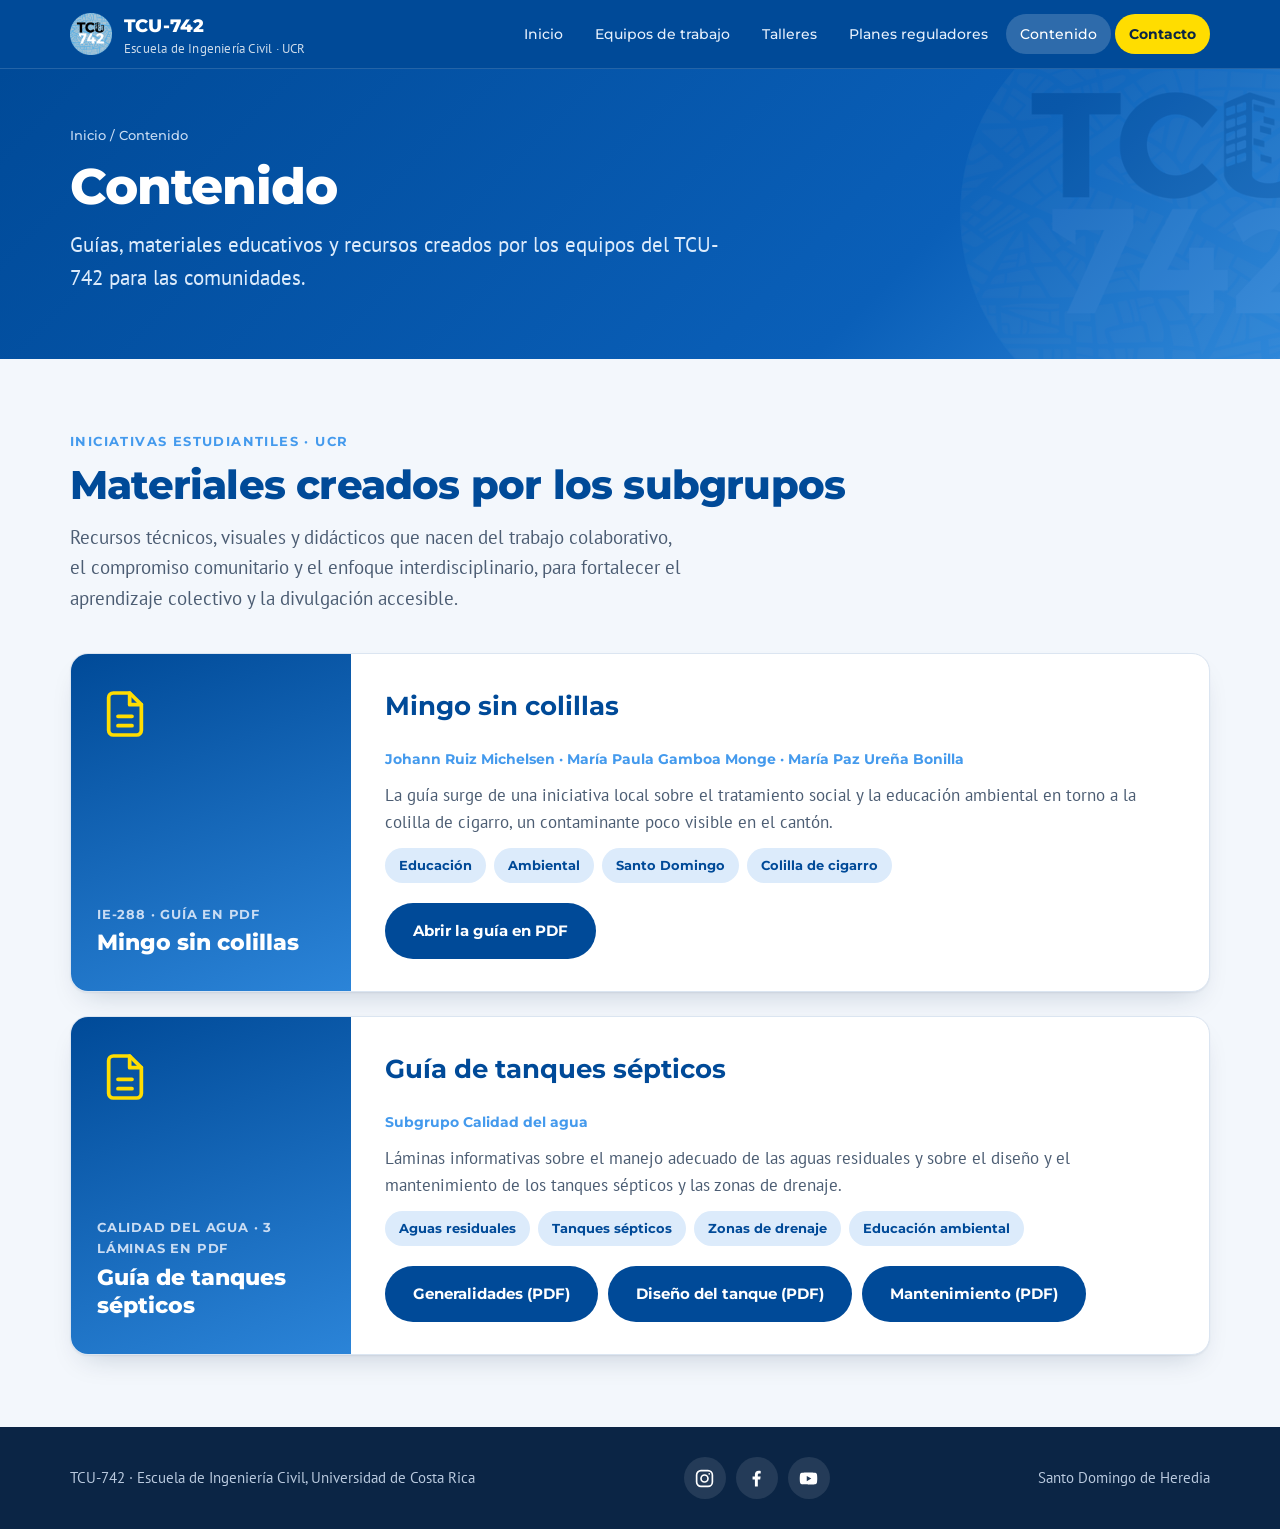
==== commit 5baf138d: "Add files via upload" ====
--- a/contenido.html
+++ b/contenido.html
@@ -172,7 +172,12 @@
   .ubicacion p{color:var(--suave)}
 
   footer{background:var(--tinta);color:#b9c9de;padding:30px 0;font-size:15px}
-  footer .wrap{display:flex;justify-content:space-between;flex-wrap:wrap;gap:8px}
+  footer .wrap{display:flex;justify-content:space-between;align-items:center;flex-wrap:wrap;gap:12px}
+  .sociales{display:flex;gap:10px}
+  .sociales a{width:42px;height:42px;border-radius:50%;display:grid;place-items:center;background:rgba(255,255,255,.1);color:#fff;transition:background .2s,color .2s,transform .2s}
+  .sociales a:hover{background:var(--amarillo);color:var(--tinta);transform:translateY(-2px)}
+  .sociales svg{width:21px;height:21px}
+  .videolink{display:none;text-align:center;margin:18px 0 0}
 
   @media(max-width:900px){
     body{font-size:17px}
@@ -190,6 +195,12 @@
     .burger{display:block}
     .info,.ubicacion{padding:30px 24px}
   }
+  @media(max-width:700px){
+    #video .wrap{width:100%}
+    #video .cabeza,#video .videolink{padding-inline:20px}
+    .videoembed{border-radius:0;aspect-ratio:auto;height:min(78vw,420px);min-height:260px;box-shadow:none}
+    .videolink{display:block}
+  }
   @media(max-width:560px){
     .c4,.c2{grid-template-columns:1fr}
     .mosaico{columns:1}
@@ -262,15 +273,25 @@
 .capa{border-radius:18px;padding:22px 26px}
 .capa b{display:block;font-family:var(--display);font-size:17px;margin-bottom:4px}
 .capa p{margin:0;font-size:16px}
-.capa.nac{background:var(--azul);color:#fff}
+.capa{position:relative}
+.capa .rango{display:inline-block;font-family:var(--display);font-weight:700;font-size:12px;letter-spacing:.08em;text-transform:uppercase;margin-bottom:8px;padding:3px 10px;border-radius:999px}
+.capa.nac{background:var(--azul);color:#fff;padding-block:30px}
 .capa.nac p{color:#dcebfb}
-.capa.loc{background:var(--amarillo);color:var(--tinta);margin-inline:28px}
+.capa.nac .rango{background:rgba(255,255,255,.18)}
+.capa.loc{background:var(--amarillo);color:var(--tinta);margin-inline:44px}
 .capa.loc p{color:#3b3500}
+.capa.loc .rango{background:rgba(0,0,0,.1)}
 .flecha{text-align:center;font-family:var(--display);font-weight:700;font-size:14px;color:var(--suave)}
-.estado-sd{background:var(--tarjeta);border:1px solid var(--linea);border-left:8px solid var(--verde);border-radius:var(--radio);padding:34px;box-shadow:var(--sombra);display:grid;grid-template-columns:auto 1fr;gap:26px;align-items:center}
-.estado-sd .grande{font-family:var(--display);font-weight:800;font-size:clamp(40px,6vw,64px);color:var(--azul);letter-spacing:-2px;line-height:1}
-.estado-sd p{color:var(--suave);font-size:18px}
-.estado-sd p strong{color:var(--tinta)}
+.estado-sd{background:var(--tarjeta);border:1px solid var(--linea);border-radius:var(--radio);padding:34px;box-shadow:var(--sombra)}
+.estado-sd h2{margin:6px 0 22px}
+.respuestas{display:grid;gap:12px}
+.resp{display:grid;grid-template-columns:150px 1fr;gap:18px;align-items:center;padding:14px 18px;border-radius:16px;background:#f4f7fb}
+.resp p{margin:0;font-size:18px;color:var(--suave)}
+.resp p strong{color:var(--tinta)}
+.sello{justify-self:start;font-family:var(--display);font-weight:800;font-size:15px;padding:8px 16px;border-radius:999px;text-align:center;min-width:120px}
+.resp.no .sello{background:var(--amarillo);color:var(--tinta)}
+.resp.proceso .sello{background:var(--verde);color:#fff}
+.resp.tcu .sello{background:var(--azul);color:#fff}
 .puntos{display:grid;gap:12px;list-style:none}
 .puntos li{display:flex;gap:12px;align-items:flex-start;color:var(--suave)}
 .puntos li::before{content:"";flex:none;width:10px;height:10px;border-radius:50%;background:var(--verde);margin-top:10px}
@@ -290,12 +311,14 @@
 @media(max-width:900px){
   section.interna{padding:52px 0}
   .tira{grid-template-columns:repeat(2,1fr)}
-  .destacado,.estado-sd,.recurso{grid-template-columns:1fr}
+  .destacado,.recurso{grid-template-columns:1fr}
+  .resp{grid-template-columns:1fr;gap:8px}
+  .estado-sd{padding:24px 20px}
   .reglas{grid-template-columns:repeat(2,1fr)}
   .evento{grid-template-columns:1fr;gap:6px}
   .fecha{text-align:left;padding-top:0;display:flex;gap:10px;align-items:baseline}
   .fecha b{font-size:22px}
-  .capa.loc{margin-inline:0}
+  .capa.loc{margin-inline:14px}
   .recurso .portada{min-height:0}
 }
 @media(max-width:560px){
@@ -379,6 +402,11 @@
 <footer>
   <div class="wrap">
     <span>TCU-742 · Escuela de Ingeniería Civil, Universidad de Costa Rica</span>
+    <div class="sociales">
+      <a href="https://www.instagram.com/tcu742/" target="_blank" rel="noopener" aria-label="Instagram del TCU-742" title="Instagram"><svg viewBox="0 0 24 24" fill="none" stroke="currentColor" stroke-width="1.9" stroke-linecap="round" stroke-linejoin="round"><rect x="3" y="3" width="18" height="18" rx="5"/><circle cx="12" cy="12" r="4"/><circle cx="17.4" cy="6.6" r="1" fill="currentColor" stroke="none"/></svg></a>
+      <a href="https://www.facebook.com/TCU742/" target="_blank" rel="noopener" aria-label="Facebook del TCU-742" title="Facebook"><svg viewBox="0 0 24 24" fill="currentColor"><path d="M13.5 21v-8h2.7l.5-3.2h-3.2V7.9c0-.9.4-1.7 1.8-1.7h1.5V3.4S15.6 3.2 14.4 3.2c-2.6 0-4.2 1.5-4.2 4.3v2.3H7.5V13h2.7v8z"/></svg></a>
+      <a href="https://www.youtube.com/@tcu742-escuelaingenieriaci2" target="_blank" rel="noopener" aria-label="YouTube del TCU-742" title="YouTube"><svg viewBox="0 0 24 24" fill="currentColor"><path d="M21.6 7.2a2.5 2.5 0 0 0-1.8-1.8C18.2 5 12 5 12 5s-6.2 0-7.8.4A2.5 2.5 0 0 0 2.4 7.2C2 8.8 2 12 2 12s0 3.2.4 4.8a2.5 2.5 0 0 0 1.8 1.8C5.8 19 12 19 12 19s6.2 0 7.8-.4a2.5 2.5 0 0 0 1.8-1.8c.4-1.6.4-4.8.4-4.8s0-3.2-.4-4.8zM10 15V9l5.2 3z"/></svg></a>
+    </div>
     <span>Santo Domingo de Heredia</span>
   </div>
 </footer>
